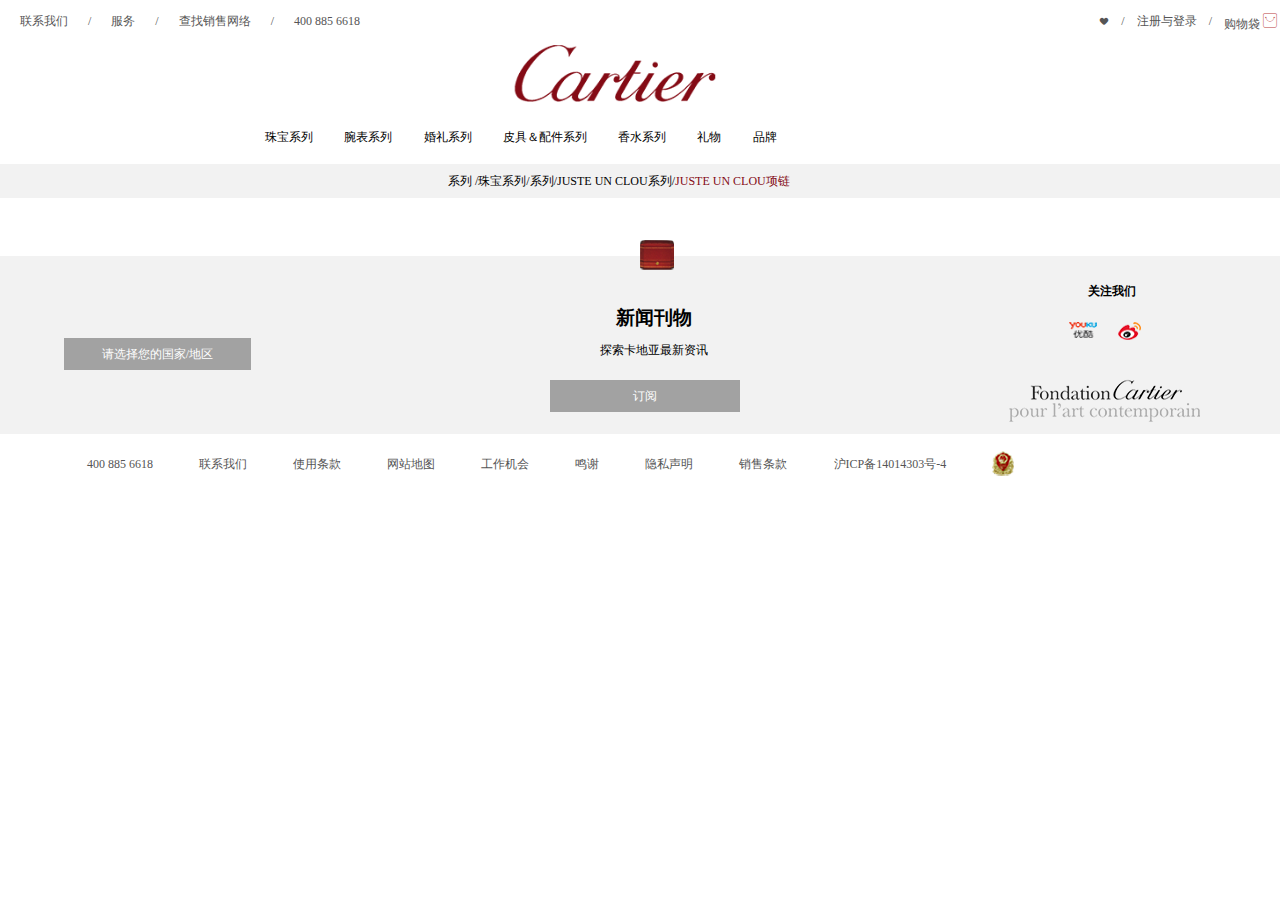
==== detail.html @ e96bd651 "2/7" ====
<!doctype html>
<html lang="en">
<head>
	<meta charset="UTF-8">
	<meta name="viewport" content="width=device-width, user-scalable=no, initial-scale=1.0, maximum-scale=1.0, minimum-scale=1.0">
	<title>列表页</title>
	<link rel="stylesheet" href="sass/css/common.css">
	<link rel="stylesheet" href="sass/css/detail.css">
	<link rel="stylesheet" href="sass/css/iconfont.css">
</head>
<body>
	<!-- 头部 -->
	<header>
		<!-- 头部左边 -->
		<ul id="header_left">
			<li>联系我们<span>/</span></li>
			<li>服务<span>/</span></li>
			<li>查找销售网络<span>/</span></li>
			<li>400 885 6618</li>
		</ul>
		<!-- 隐藏的三条杠 -->
		<div id="header_img">
			<img src="images/stg.png" alt="" class='shizhi'/>

			<div class="header_click_box">
				<div class="header_click">
					<div class="header_click_top">
						<img src="images/1511368302259.png" alt="">
						<i class="iconfont icon-user"></i>
					</div>
					<ul class='header_img_ul'>
						<li>
							珠宝系列<span class='second_list'><img src="images/sj.png" alt=""></span>
						</li>
						<li>腕表系列<span><img src="images/sj.png" alt=""></span></li>
						<li>婚礼系列<span><img src="images/sj.png" alt=""></span></li>
						<li>皮具&配件<span><img src="images/sj.png" alt=""></span></li>
						<li>香水<span><img src="images/sj.png" alt=""></span></li>
						<li>礼物<span><img src="images/sj.png" alt=""></span></li>
					</ul>
					
				</div>
				<div class="header_second">
						<div class="header_click_top">
							<img src="images/j1.png" alt="" style='width:20px;height:20px;' class='back'>
							<p>珠宝系列</p>
						</div>
						<li>系列<span class='second_back'><img src="images/sj.png" alt=""></span></li>
						<li>类别<span><img src="images/sj.png" alt=""></span></li>
						<li>礼物<span><img src="images/sj.png" alt=""></span></li>
						<div class="fff">
						</div>
				</div>

				<div class="header_third">
					<div class="header_third_top">
						<img src="images/j1.png" alt="" style='width:20px;height:20px;' class='third_back'>
						<p>珠宝系列</p>
					</div>
					<li>RÉSONANCES DE CARTIER系列</li>
					<li>PANTHÈRE猎豹高级珠宝</li>
					<li>TUTTI FRUTTI水果锦囊风格</li>
					<li>珍贵雕刻宝石珠宝作品</li>
					<li>RÉSONANCES DE CARTIER系列</li>
					<li>PANTHÈRE猎豹高级珠宝</li>
					<li>TUTTI FRUTTI水果锦囊风格</li>
					<li>珍贵雕刻宝石珠宝作品</li>
					<div class="fff">
					</div>
				</div>
				<div class="index_jiantou">
				</div>	
			</div>
		</div>
		<!-- 头部右边 -->
		<div id="header_right">
			<!-- 屏幕最大时显示的 -->
			<ul class="header_right_01">
				<li><i class="iconfont icon-xin"></i><span>/</span></li>
				<li class='index_login'>注册与登录<span>/</span></li>
				<li>购物袋<i class="iconfont icon-gouwudai"></i></li>
			</ul>
			<!-- 屏幕小于750时显示的 -->
			<ul class="header_right_02">
				<li><i class="iconfont icon-dianhua"></i><span>|</span></li>
				<li><i class="iconfont icon-user"></i><span>|</span></li>
				<li><i class="iconfont icon-gouwudai"></i></li>
			</ul>
		</div>

		<!-- 本网站的logo -->
		<h1><img src="images/1511368302259.png" alt=""></h1>
	</header>

	<!-- 首页导航 -->
	<div id="index_nav">
			<img src="images/1511368302259.png" alt="" id='index_nav_img' style='width:100px;display: none;float: left;margin:10px 0 0 10px;'>
			<ul class="index_nav_list">
				<li class='active'>珠宝系列</li>
				<li>腕表系列</li>
				<li>婚礼系列</li>
				<li>皮具＆配件系列</li>
				<li>香水系列</li>
				<li>礼物</li>
				<li>品牌</li>
			</ul>
		<!-- 首页导航滑过 -->
		<div class="index_nav_hover">
			<ul class="index_nav_hover_ul">
				<li style='background:#fff;'></li>
				<li class='famous'>
					<h4>非凡杰作</h4>
					<a href="javascript:;">RÉSONANCES DE CARTIER系列</a>
					<a href="javascript:;">PANTHÈRE猎豹高级珠宝</a>
					<a href="javascript:;">TUTTI FRUTTI水果锦囊风格</a><br>
					<a href="javascript:;">珍贵雕刻宝石珠宝作品</a>
				</li>
				<li class='series'>
					<h4>系列</h4>
					<a href="javascript:;">JUSTE UN CLOU系列</a><br>
					<a href="javascript:;">LOVE系列</a><br>
					<a href="javascript:;">PANTHÈRE DE CARTIER系列</a><br>
					<a href="javascript:;">TRINITY系列</a><br>
					<a href="javascript:;">CACTUS DE CARTIER 系列</a><br>
					<a href="javascript:;">钻石系列</a><br>
					<div class="hover_red">	
						<a href="javascript:;">浏览所有作品</a><br>
						<a href="javascript:;">浏览所有作品系列</a>
					</div>
				</li>
				<li class='series'>
					<h4>类别</h4>
					<a href="javascript:;">戒指</a><br>
					<a href="javascript:;">手镯</a><br>
					<a href="javascript:;">项链</a><br>
					<a href="javascript:;">耳环</a><br>
					<a href="javascript:;">胸针</a><br>
					<div class="hover_red">	
						<a href="javascript:;">浏览所有作品</a><br>
					</div>
				</li>
				<li class='series'>
					<h4>礼物</h4>
					<a href="javascript:;">爱的勇敢宣言</a><br>
					<a href="javascript:;">卡地亚钻石珠宝</a><br>
					<a href="javascript:;">卡地亚最新珠宝系列</a><br>
					<a href="javascript:;">卡地亚作品目录</a><br>
					<div class="hover_red">	
						<a href="javascript:;">浏览所有作品</a><br>
					</div>
				</li>
				<li style='background:#eeeeee;width:16.6%;height:100%;'></li>
			</ul>
			<ul class="index_nav_hover_ul">
				<li style='background:#fff;'></li>
				<li class='famous'>
					<h4>超凡作品</h4>
					<a href="javascript:;">RÉSONANCES DE CARTIER系列</a>
					<a href="javascript:;">PANTHÈRE猎豹高级珠宝</a>
					<a href="javascript:;">TUTTI FRUTTI水果锦囊风格</a><br>
					<a href="javascript:;">珍贵雕刻宝石珠宝作品</a>
				</li>
				<li class='series'>
					<h4>男士腕表</h4>
					<a href="javascript:;">JUSTE UN CLOU系列</a><br>
					<a href="javascript:;">LOVE系列</a><br>
					<a href="javascript:;">PANTHÈRE DE CARTIER系列</a><br>
					<a href="javascript:;">TRINITY系列</a><br>
					<a href="javascript:;">CACTUS DE CARTIER 系列</a><br>
					<a href="javascript:;">钻石系列</a><br>
					<div class="hover_red">	
						<a href="javascript:;">浏览所有作品</a><br>
						<a href="javascript:;">浏览所有作品系列</a>
					</div>
				</li>
				<li class='series'>
					<h4>女士腕表</h4>
					<a href="javascript:;">戒指</a><br>
					<a href="javascript:;">手镯</a><br>
					<a href="javascript:;">项链</a><br>
					<a href="javascript:;">耳环</a><br>
					<a href="javascript:;">胸针</a><br>
					<div class="hover_red">	
						<a href="javascript:;">浏览所有作品</a><br>
					</div>
				</li>
				<li class='series'>
					<h4>礼物</h4>
					<a href="javascript:;">爱的勇敢宣言</a><br>
					<a href="javascript:;">卡地亚钻石珠宝</a><br>
					<a href="javascript:;">卡地亚最新珠宝系列</a><br>
					<a href="javascript:;">卡地亚作品目录</a><br>
					<div class="hover_red">	
						<a href="javascript:;">浏览所有作品</a><br>
					</div>
				</li>
				<li style='background:#eeeeee;width:16.6%;height:100%;'></li>
			</ul>
			<ul class="index_nav_hover_ul">
				<li style='background:#fff;'></li>
				<li class='famous'>
					<h4>砖石传奇</h4>
					<a href="javascript:;">RÉSONANCES DE CARTIER系列</a>
					<a href="javascript:;">PANTHÈRE猎豹高级珠宝</a>
					<a href="javascript:;">TUTTI FRUTTI水果锦囊风格</a><br>
					<a href="javascript:;">珍贵雕刻宝石珠宝作品</a>
				</li>
				<li class='series'>
					<h4>订婚钻戒</h4>
					<a href="javascript:;">JUSTE UN CLOU系列</a><br>
					<a href="javascript:;">LOVE系列</a><br>
					<a href="javascript:;">PANTHÈRE DE CARTIER系列</a><br>
					<a href="javascript:;">TRINITY系列</a><br>
					<a href="javascript:;">CACTUS DE CARTIER 系列</a><br>
					<a href="javascript:;">钻石系列</a><br>
					<div class="hover_red">	
						<a href="javascript:;">浏览所有作品</a><br>
						<a href="javascript:;">浏览所有作品系列</a>
					</div>
				</li>
				<li class='series'>
					<h4>结婚对戒</h4>
					<a href="javascript:;">戒指</a><br>
					<a href="javascript:;">手镯</a><br>
					<a href="javascript:;">项链</a><br>
					<a href="javascript:;">耳环</a><br>
					<a href="javascript:;">胸针</a><br>
					<div class="hover_red">	
						<a href="javascript:;">浏览所有作品</a><br>
					</div>
				</li>
				<li class='series'>
					<h4>礼物</h4>
					<a href="javascript:;">爱的勇敢宣言</a><br>
					<a href="javascript:;">卡地亚钻石珠宝</a><br>
					<a href="javascript:;">卡地亚最新珠宝系列</a><br>
					<a href="javascript:;">卡地亚作品目录</a><br>
					<div class="hover_red">	
						<a href="javascript:;">浏览所有作品</a><br>
					</div>
				</li>
				<li style='background:#eeeeee;width:16.6%;height:100%;'></li>
			</ul>
			<ul class="index_nav_hover_ul">
				<li style='background:#fff;'></li>
				<li class='famous'>
					<h4>皮具</h4>
					<a href="javascript:;">RÉSONANCES DE CARTIER系列</a>
					<a href="javascript:;">PANTHÈRE猎豹高级珠宝</a>
					<a href="javascript:;">TUTTI FRUTTI水果锦囊风格</a><br>
					<a href="javascript:;">珍贵雕刻宝石珠宝作品</a>
				</li>
				<li class='series'>
					<h4>眼镜</h4>
					<a href="javascript:;">JUSTE UN CLOU系列</a><br>
					<a href="javascript:;">LOVE系列</a><br>
					<a href="javascript:;">PANTHÈRE DE CARTIER系列</a><br>
					<a href="javascript:;">TRINITY系列</a><br>
					<a href="javascript:;">CACTUS DE CARTIER 系列</a><br>
					<a href="javascript:;">钻石系列</a><br>
					<div class="hover_red">	
						<a href="javascript:;">浏览所有作品</a><br>
						<a href="javascript:;">浏览所有作品系列</a>
					</div>
				</li>
				<li class='series'>
					<h4>配件</h4>
					<a href="javascript:;">戒指</a><br>
					<a href="javascript:;">手镯</a><br>
					<a href="javascript:;">项链</a><br>
					<a href="javascript:;">耳环</a><br>
					<a href="javascript:;">胸针</a><br>
					<div class="hover_red">	
						<a href="javascript:;">浏览所有作品</a><br>
					</div>
				</li>
				<li class='series'>
					<h4>礼物</h4>
					<a href="javascript:;">爱的勇敢宣言</a><br>
					<a href="javascript:;">卡地亚钻石珠宝</a><br>
					<a href="javascript:;">卡地亚最新珠宝系列</a><br>
					<a href="javascript:;">卡地亚作品目录</a><br>
					<div class="hover_red">	
						<a href="javascript:;">浏览所有作品</a><br>
					</div>
				</li>
				<li style='background:#eeeeee;width:16.6%;height:100%;'></li>
			</ul>
			<ul class="index_nav_hover_ul">
				<li style='background:#fff;'></li>
				<li class='famous'>
					<h4>超凡作品</h4>
					<a href="javascript:;">RÉSONANCES DE CARTIER系列</a>
					<a href="javascript:;">PANTHÈRE猎豹高级珠宝</a>
					<a href="javascript:;">TUTTI FRUTTI水果锦囊风格</a><br>
					<a href="javascript:;">珍贵雕刻宝石珠宝作品</a>
				</li>
				<li class='series'>
					<h4>男人香水</h4>
					<a href="javascript:;">JUSTE UN CLOU系列</a><br>
					<a href="javascript:;">LOVE系列</a><br>
					<a href="javascript:;">PANTHÈRE DE CARTIER系列</a><br>
					<a href="javascript:;">TRINITY系列</a><br>
					<a href="javascript:;">CACTUS DE CARTIER 系列</a><br>
					<a href="javascript:;">钻石系列</a><br>
					<div class="hover_red">	
						<a href="javascript:;">浏览所有作品</a><br>
						<a href="javascript:;">浏览所有作品系列</a>
					</div>
				</li>
				<li class='series'>
					<h4>女士香水</h4>
					<a href="javascript:;">戒指</a><br>
					<a href="javascript:;">手镯</a><br>
					<a href="javascript:;">项链</a><br>
					<a href="javascript:;">耳环</a><br>
					<a href="javascript:;">胸针</a><br>
					<div class="hover_red">	
						<a href="javascript:;">浏览所有作品</a><br>
					</div>
				</li>
				<li class='series'>
					<h4>礼物</h4>
					<a href="javascript:;">爱的勇敢宣言</a><br>
					<a href="javascript:;">卡地亚钻石珠宝</a><br>
					<a href="javascript:;">卡地亚最新珠宝系列</a><br>
					<a href="javascript:;">卡地亚作品目录</a><br>
					<div class="hover_red">	
						<a href="javascript:;">浏览所有作品</a><br>
					</div>
				</li>
				<li style='background:#eeeeee;width:16.6%;height:100%;'></li>
			</ul>
			<ul class="index_nav_hover_ul">
				<li style='background:#fff;'></li>
				<li class='famous'>
					<h4>个性化服务</h4>
					<a href="javascript:;">RÉSONANCES DE CARTIER系列</a>
					<a href="javascript:;">PANTHÈRE猎豹高级珠宝</a>
					<a href="javascript:;">TUTTI FRUTTI水果锦囊风格</a><br>
					<a href="javascript:;">珍贵雕刻宝石珠宝作品</a>
				</li>
				<li class='series'>
					<h4>送给他</h4>
					<a href="javascript:;">JUSTE UN CLOU系列</a><br>
					<a href="javascript:;">LOVE系列</a><br>
					<a href="javascript:;">PANTHÈRE DE CARTIER系列</a><br>
					<a href="javascript:;">TRINITY系列</a><br>
					<a href="javascript:;">CACTUS DE CARTIER 系列</a><br>
					<a href="javascript:;">钻石系列</a><br>
					<div class="hover_red">	
						<a href="javascript:;">浏览所有作品</a><br>
						<a href="javascript:;">浏览所有作品系列</a>
					</div>
				</li>
				<li class='series'>
					<h4>送给他</h4>
					<a href="javascript:;">戒指</a><br>
					<a href="javascript:;">手镯</a><br>
					<a href="javascript:;">项链</a><br>
					<a href="javascript:;">耳环</a><br>
					<a href="javascript:;">胸针</a><br>
					<div class="hover_red">	
						<a href="javascript:;">浏览所有作品</a><br>
					</div>
				</li>
				<li class='series'>
					<h4>礼物</h4>
					<a href="javascript:;">爱的勇敢宣言</a><br>
					<a href="javascript:;">卡地亚钻石珠宝</a><br>
					<a href="javascript:;">卡地亚最新珠宝系列</a><br>
					<a href="javascript:;">卡地亚作品目录</a><br>
					<div class="hover_red">	
						<a href="javascript:;">浏览所有作品</a><br>
					</div>
				</li>
				<li style='background:#eeeeee;width:16.6%;height:100%;'></li>
			</ul>
		</div>
	</div>
	
	
	<div id="detail_list">  
		<ul class="detail_top">
			<li>系列 <span>/</span></li>
			<li>珠宝系列<span>/</span></li>
			<li>系列<span>/</span></li>
			<li>JUSTE UN CLOU系列<span class='none_span'>/</span></li>
			<li style='color:#840b15'>JUSTE UN CLOU项链</li>
		</ul>
		<p class='clou'>JUSTE UN CLOU项链</p>
	</div>
	
	
	


		
	<!-- 底部 -->
	<footer>
		<img src="images/bb.png" alt="" style='margin-top:-20px;
		margin-left:50%;'>
		<div id="index_bottom">
			<div class="index_bottom_country">
				<p>请选择您的国家/地区</p>
			</div>
			<div class="index_bottom_news">
				<h3>新闻刊物</h3>
				<p>探索卡地亚最新资讯</p>
				<span>订阅</span>
			</div>
			<div class="index_bottom_about">
				<h5>关注我们</h5>
				<div class="index_bottom_about_img">
					<img src="images/yk.png" alt="" style='width:28px;height:16px;float: left;margin-left:60px;margin-right:20px;'>
					<img src="images/xl.png" alt="" style='width:24px;height:18px;'>
				</div>
				<img src="images/yw.png" alt="">
			</div>
		</div>
		<div id="index_bottom_footer">
			<div class="index_bottom_news">
				<h3>新闻刊物</h3>
				<p>探索卡地亚最新资讯</p>
				<span>订阅</span>
			</div>
			<div class="index_bottom_country">
				请选择您的国家/地区
			</div>
			<div class="index_bottom_about">
				<h5>关注我们</h5>
				<div class="index_bottom_about_img">
					<img src="images/yk.png" alt="" style='width:28px;height:16px;float: left;margin-left:60px;margin-right:20px;'>
					<img src="images/xl.png" alt="" style='width:24px;height:18px;'>
				</div>
				<img src="images/yw.png" alt="">
			</div>
		</div>
	
	</footer>
	<ul id="footer_list">
		<li>400 885 6618</li>
		<li>联系我们</li>
		<li>使用条款</li>
		<li>网站地图</li>
		<li>工作机会</li>
		<li>鸣谢</li>
		<li>隐私声明</li>
		<li>销售条款</li>
		<li>沪ICP备14014303号-4</li>
		<li><img src="images/gh.png" alt=""></li>
	</ul>
	<ul id="footer_list_hover">
		<li>400 885 6618</li>
		<li>联系我们</li>
		<li>使用条款</li>
		<li>网站地图</li>
		<li>工作机会</li>
		<li>鸣谢</li>
		<li>隐私声明</li>
		<li>销售条款</li>
		<li>沪ICP备14014303号-4</li>
		<li><img src="images/gh.png" alt=""></li>
	</ul>


</body>
</html>
<script type="text/javascript" src="js/jquery-1.8.3.js"></script>
<script type="text/javascript" src="js/index.js"></script>
<script type="text/javascript" src="js/commom.js"></script>
---- sass/css/common.css ----
* {
  margin: 0;
  padding: 0; }

ul, li {
  list-style: none; }

a {
  text-decoration: none; }

img {
  vertical-align: center;
  border: 0 none; }

body {
  overflow-x: hidden; }

header {
  width: 100%; }
  header #header_left {
    float: left; }
    header #header_left li {
      line-height: 42px;
      float: left;
      font-size: 12px;
      color: #555555;
      padding-left: 20px; }
      header #header_left li span {
        padding-left: 20px; }
  header #header_img {
    position: relative; }
    header #header_img img {
      position: absolute;
      left: 20px;
      width: 24px;
      height: 18px;
      display: none;
      top: 12px; }
    header #header_img .header_click_box {
      position: absolute;
      top: 0;
      left: 0;
      width: 100%;
      height: 100%;
      display: none; }
      header #header_img .header_click_box .header_click {
        width: 80%;
        position: absolute;
        left: -80%;
        top: 0;
        background: #fff; }
        header #header_img .header_click_box .header_click .header_click_top {
          height: 64px;
          width: 100%;
          border-bottom: 1px solid #c8c8c8; }
          header #header_img .header_click_box .header_click .header_click_top img {
            width: 96px;
            heihgt: 30px;
            margin-top: 2%; }
          header #header_img .header_click_box .header_click .header_click_top i {
            float: right;
            line-height: 64px;
            font-size: 16px;
            color: #c8c8c8;
            margin-right: 2%; }
        header #header_img .header_click_box .header_click .header_img_ul {
          width: 100%; }
          header #header_img .header_click_box .header_click .header_img_ul li {
            width: 96%;
            color: #585858;
            line-height: 60px;
            border-bottom: 1px solid #c8c8c8;
            font-size: 16px;
            color: #787878;
            padding-right: 2%;
            float: left;
            padding-left: 2%; }
            header #header_img .header_click_box .header_click .header_img_ul li span {
              float: right;
              margin-right: 1%;
              margin-top: 5%; }
              header #header_img .header_click_box .header_click .header_img_ul li span img {
                width: 10px;
                hiehgt: 16px;
                position: static; }
      header #header_img .header_click_box .header_second {
        width: 80%;
        position: absolute;
        height: 300px;
        background: #fff;
        left: 80%;
        top: 40px;
        opacity: 0; }
        header #header_img .header_click_box .header_second .header_click_top {
          width: 100%;
          line-height: 62px;
          background: #ab0505;
          text-align: center;
          color: #fff; }
          header #header_img .header_click_box .header_second .header_click_top p {
            color: #fff;
            line-height: 60px;
            text-align: center; }
        header #header_img .header_click_box .header_second li {
          width: 96%;
          color: #585858;
          line-height: 60px;
          border-bottom: 1px solid #c8c8c8;
          font-size: 16px;
          color: #787878;
          padding-right: 2%;
          float: left;
          padding-left: 2%; }
          header #header_img .header_click_box .header_second li span {
            float: right;
            margin-right: 1%;
            margin-top: 5%; }
            header #header_img .header_click_box .header_second li span img {
              width: 10px;
              hiehgt: 16px;
              position: static; }
        header #header_img .header_click_box .header_second .fff {
          width: 100%;
          height: 600px;
          background: #fff; }
      header #header_img .header_click_box .header_third {
        width: 80%;
        position: absolute;
        background: #fff;
        top: 40px;
        display: none; }
        header #header_img .header_click_box .header_third .header_third_top {
          width: 100%;
          line-height: 62px;
          background: #ab0505;
          text-align: center;
          color: #fff; }
          header #header_img .header_click_box .header_third .header_third_top p {
            color: #fff;
            line-height: 60px;
            text-align: center; }
        header #header_img .header_click_box .header_third li {
          width: 96%;
          color: #585858;
          line-height: 60px;
          border-bottom: 1px solid #c8c8c8;
          font-size: 16px;
          color: #787878;
          padding-right: 2%;
          float: left;
          padding-left: 2%; }
          header #header_img .header_click_box .header_third li span {
            float: right;
            margin-right: 1%;
            margin-top: 5%; }
            header #header_img .header_click_box .header_third li span img {
              width: 10px;
              hiehgt: 16px;
              position: static; }
        header #header_img .header_click_box .header_third .fff {
          width: 100%;
          height: 200px;
          background: #fff; }
      header #header_img .header_click_box .index_jiantou {
        z-index: 27;
        position: absolute;
        right: -20%;
        top: 0;
        width: 20%;
        height: 65px;
        background: #eee url(../../images/ss.jpg) center no-repeat; }
  header #header_right {
    float: right;
    position: relative; }
    header #header_right .header_right_01 li {
      line-height: 42px;
      float: left;
      font-size: 12px;
      color: #555555;
      padding-left: 12px; }
      header #header_right .header_right_01 li span {
        padding-left: 12px; }
      header #header_right .header_right_01 li .icon-gouwudai {
        color: #ba4040;
        font-size: 20px; }
      header #header_right .header_right_01 li .icon-xin {
        font-size: 10px; }
    header #header_right .header_right_02 {
      position: absolute;
      right: 0;
      top: 0;
      display: none;
      width: 70px; }
      header #header_right .header_right_02 li {
        line-height: 42px;
        float: left;
        padding-left: 2px; }
        header #header_right .header_right_02 li span {
          padding-left: 2px; }
        header #header_right .header_right_02 li i {
          font-size: 16px; }
  header h1 {
    float: left;
    width: 100%; }
    header h1 img {
      width: 16%;
      margin-left: 40%; }

#index_nav {
  float: left;
  width: 100%;
  background: #fff;
  line-height: 60px;
  box-shadow: 0px 3px lightgrey;
  z-index: 100; }
  #index_nav .index_nav_list {
    width: 61%;
    line-height: 54px;
    margin: 0 auto; }
    #index_nav .index_nav_list li {
      float: left;
      font-size: 12px;
      color: #000;
      padding: 0 2%; }
  #index_nav .index_nav_hover {
    width: 100%;
    position: relative;
    float: left;
    z-index: 100; }
    #index_nav .index_nav_hover .index_nav_hover_ul {
      display: none;
      position: absolute;
      top: 0;
      left: 0;
      width: 100%;
      height: 424px;
      border-top: 1px solid #eee; }
      #index_nav .index_nav_hover .index_nav_hover_ul li {
        width: 16.4%;
        height: 100%;
        float: left;
        cursor: pointer; }
      #index_nav .index_nav_hover .index_nav_hover_ul .famous {
        background: #fff; }
        #index_nav .index_nav_hover .index_nav_hover_ul .famous h4 {
          line-height: 96px;
          color: #5a5a5a;
          background: url(../../images/b.png) bottom left no-repeat; }
        #index_nav .index_nav_hover .index_nav_hover_ul .famous a {
          line-height: 40px;
          font-size: 10px;
          color: #686868; }
      #index_nav .index_nav_hover .index_nav_hover_ul .series {
        padding-left: 3px;
        background: #eeeeee; }
        #index_nav .index_nav_hover .index_nav_hover_ul .series h4 {
          line-height: 94px;
          color: #5a5a5a;
          background: url(../../images/b.png) bottom left no-repeat; }
        #index_nav .index_nav_hover .index_nav_hover_ul .series a {
          line-height: 40px;
          font-size: 10px;
          color: #686868; }
        #index_nav .index_nav_hover .index_nav_hover_ul .series .hover_red {
          width: 100%;
          margin-top: 12%; }
          #index_nav .index_nav_hover .index_nav_hover_ul .series .hover_red a {
            background: url(../../images/jt.jpg) left center no-repeat;
            line-height: 22px;
            color: #6a2424;
            font-size: 12px;
            padding-left: 10%;
            margin-left: 3%; }

footer {
  float: left;
  width: 100%;
  background: #f2f2f2;
  margin-top: 58px; }
  footer #index_bottom {
    width: 90%;
    margin-left: 5%; }
    footer #index_bottom .index_bottom_country {
      width: 30%; }
      footer #index_bottom .index_bottom_country p {
        width: 54%;
        line-height: 32px;
        background: #a2a2a2;
        color: #fff;
        font-size: 12px;
        text-align: center;
        float: left;
        margin: 64px 0; }
        footer #index_bottom .index_bottom_country p:hover {
          background: #4a4a4a; }
    footer #index_bottom .index_bottom_news {
      width: 18%;
      float: left;
      margin-top: 28px;
      margin-left: 26%; }
      footer #index_bottom .index_bottom_news h3 {
        text-align: center;
        line-height: 32px; }
      footer #index_bottom .index_bottom_news p {
        line-height: 32px;
        color: #000;
        font-size: 12px;
        text-align: center;
        margin-bottom: 14px; }
      footer #index_bottom .index_bottom_news span {
        text-align: center;
        float: left;
        width: 190px;
        line-height: 32px;
        background: #a2a2a2;
        color: #fff;
        font-size: 12px; }
        footer #index_bottom .index_bottom_news span:hover {
          background: #4a4a4a; }
    footer #index_bottom .index_bottom_about {
      float: right;
      width: 18%; }
      footer #index_bottom .index_bottom_about h5 {
        text-align: center;
        line-height: 34px;
        color: #000;
        font-size: 12px; }
      footer #index_bottom .index_bottom_about .index_bottom_about_img {
        width: 100%;
        float: left;
        height: 42px;
        padding: 14px 0; }
  footer #index_bottom_footer {
    margin-left: 39%;
    width: 60%;
    display: none; }
    footer #index_bottom_footer .index_bottom_news {
      width: 190px;
      margin-top: 28px; }
      footer #index_bottom_footer .index_bottom_news h3 {
        text-align: center;
        line-height: 32px; }
      footer #index_bottom_footer .index_bottom_news p {
        line-height: 32px;
        color: #000;
        font-size: 12px;
        text-align: center;
        margin-bottom: 14px; }
      footer #index_bottom_footer .index_bottom_news span {
        float: left;
        width: 190px;
        line-height: 32px;
        background: #a2a2a2;
        text-align: center;
        color: #fff;
        font-size: 12px; }
        footer #index_bottom_footer .index_bottom_news span:hover {
          background: #4a4a4a; }
    footer #index_bottom_footer .index_bottom_country {
      width: 190px;
      line-height: 32px;
      background: #a2a2a2;
      color: #fff;
      font-size: 12px;
      text-align: center;
      margin-top: 64px; }
      footer #index_bottom_footer .index_bottom_country:hover {
        background: #4a4a4a; }
    footer #index_bottom_footer .index_bottom_about {
      width: 190px; }
      footer #index_bottom_footer .index_bottom_about h5 {
        text-align: center;
        line-height: 34px;
        color: #000;
        font-size: 12px; }
      footer #index_bottom_footer .index_bottom_about .index_bottom_about_img {
        width: 100%;
        float: left;
        height: 42px;
        padding: 14px 0; }

#footer_list {
  float: left;
  width: 90%;
  margin-left: 5%; }
  #footer_list li {
    float: left;
    line-height: 60px;
    color: #555;
    font-size: 12px;
    padding: 0 2%; }
    #footer_list li img {
      padding-top: 16px; }

#footer_list_hover {
  width: 100%;
  float: left;
  display: none; }
  #footer_list_hover li {
    width: 100%;
    line-height: 54px;
    color: #555;
    text-align: center; }

/*# sourceMappingURL=common.css.map */
---- sass/css/detail.css ----
#detail_list {
  width: 100%; }
  #detail_list .detail_top {
    float: left;
    line-height: 34px;
    background: #f2f2f2;
    width: 30%;
    padding: 0 35%; }
    #detail_list .detail_top li {
      float: left;
      font-size: 12px; }
  #detail_list .clou {
    float: left;
    width: 100%;
    text-align: center;
    color: #000;
    font-size: 38px;
    line-height: 82px;
    display: none; }

@media only screen and (max-width: 749px) {
  header #header_right .header_right_02 {
    display: block; }
  header #header_right .header_right_01 {
    display: none; }
  header #header_left {
    display: none; }
  header #header_img img {
    display: block; }

  #index_nav .index_nav_list {
    display: none; }
  #index_nav .index_nav_hover {
    display: none; }

  footer #index_bottom_footer {
    display: block;
    width: 30%;
    margin: 0 auto; }
  footer #index_bottom {
    display: none; }

  #footer_list_hover {
    display: block; }

  #footer_list {
    display: none; } }

/*# sourceMappingURL=detail.css.map */
---- sass/css/iconfont.css ----
@font-face {font-family: "iconfont";
  src: url('iconfont.eot?t=1517227165235'); /* IE9*/
  src: url('iconfont.eot?t=1517227165235#iefix') format('embedded-opentype'), /* IE6-IE8 */
  url('[data-uri]') format('woff'),
  url('iconfont.ttf?t=1517227165235') format('truetype'), /* chrome, firefox, opera, Safari, Android, iOS 4.2+*/
  url('iconfont.svg?t=1517227165235#iconfont') format('svg'); /* iOS 4.1- */
}

.iconfont {
  font-family:"iconfont" !important;
  font-size:16px;
  font-style:normal;
  -webkit-font-smoothing: antialiased;
  -moz-osx-font-smoothing: grayscale;
}

.icon-dianhua:before { content: "\e611"; }

.icon-user:before { content: "\e600"; }

.icon-xin:before { content: "\e635"; }

.icon-gouwudai:before { content: "\e61a"; }

.icon-dianhua1:before { content: "\e60c"; }

.icon-dingwei:before { content: "\e609"; }
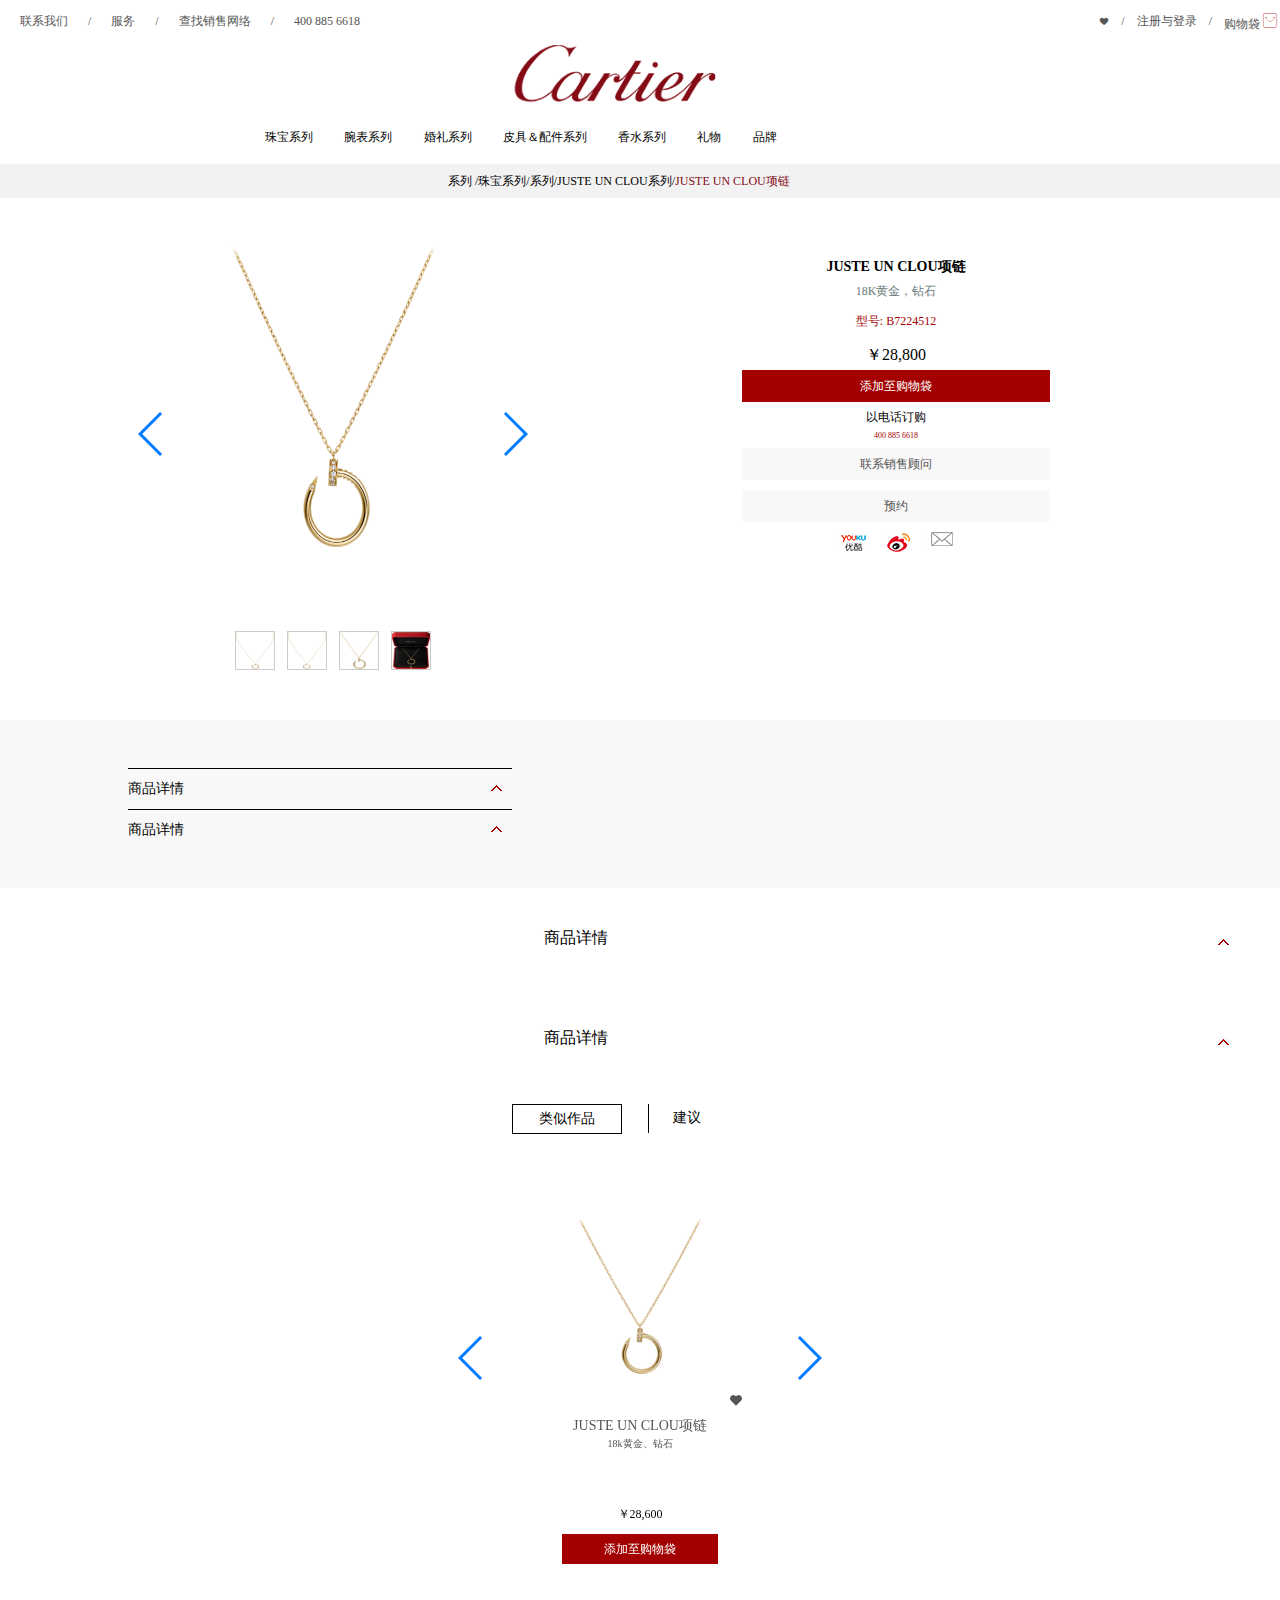
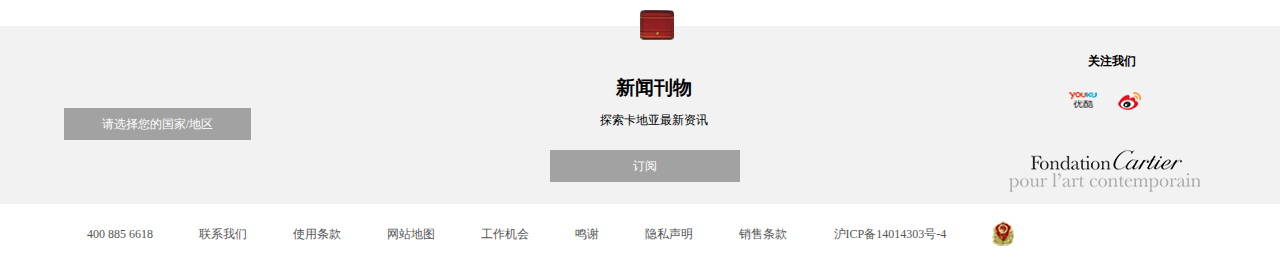
==== commit 02ebef89: "2/8" ====
--- a/detail.html
+++ b/detail.html
@@ -7,6 +7,7 @@
 	<link rel="stylesheet" href="sass/css/common.css">
 	<link rel="stylesheet" href="sass/css/detail.css">
 	<link rel="stylesheet" href="sass/css/iconfont.css">
+	<link rel="stylesheet" href="sass/css/swiper-3.4.2.min.css">
 </head>
 <body>
 	<!-- 头部 -->
@@ -388,12 +389,179 @@
 			<li>JUSTE UN CLOU系列<span class='none_span'>/</span></li>
 			<li style='color:#840b15'>JUSTE UN CLOU项链</li>
 		</ul>
-		<p class='clou'>JUSTE UN CLOU项链</p>
+	</div>
+	
+
+	<!-- //商品介绍（类似放大镜） -->
+	<div id="detail_content">
+		<div class="detail_big">
+			<div class="swiper-container">
+			    <div class="swiper-wrapper">
+			        <div class="swiper-slide"><img src="images/b1.png" alt=""></div>
+			        <div class="swiper-slide"><img src="images/b2.png" alt=""></div>
+			        <div class="swiper-slide"><img src="images/b3.png" alt=""></div>
+			        <div class="swiper-slide"><img src="images/b4.png" alt=""></div>
+			       
+			    </div>
+			    <!-- 如果需要导航按钮 -->
+			    <div class="swiper-button-prev"></div>
+			    <div class="swiper-button-next"></div>
+			</div>
+
+			<div class="detail_small">
+				<ul class="detail_img">
+					<li><img src="images/s1.png" alt=""></li>
+					<li><img src="images/s2.png" alt=""></li>
+					<li><img src="images/s3.png" alt=""></li>
+					<li><img src="images/s4.png" alt=""></li>
+				</ul>
+			</div>	
+		</div>
+		<div class="detail_right">
+			<h4>JUSTE UN CLOU项链</h4>
+			<ul class="right_list">
+				<li class='rule'>18K黄金，钻石</li>
+				<li class='model'>型号: B7224512</li>
+				<li class='p'>￥28,800</li>
+				<li class='shopping'>添加至购物袋</li>
+				<li class='call'>以电话订购</li>
+				<li class="num">400 885 6618</li>
+				<li class='connect'>联系销售顾问</li>
+				<li class='order'>预约</li>
+				<img src="images/dff.jpg" alt="">
+			</ul>
+		</div>
+	</div>
+
+	<div id="detail_right_hover">
+			<h4>JUSTE UN CLOU项链</h4>
+			<ul class="H_right_list">
+				<li class='H_rule'>18K黄金，钻石</li>
+				<li class='H_model'>型号: B7224512</li>
+				<li class='H_p'>￥28,800</li>
+				<li class='H_shopping'>添加至购物袋</li>
+				<li class='H_call'>以电话订购</li>
+				<li class="H_num">400 885 6618</li>
+				<li class='H_connect'>联系销售顾问</li>
+				<li class='H_order'>预约</li>
+			</ul>
+		</div>
+	
+	<div id="detail_detail">
+		<ul class="deteil_s">
+			<li class='top'>
+				<div class="s_top">
+					<p>商品详情</p>
+					<div class="yop_img">
+						<img src="images/s_s.jpg" alt="" class='active'>
+						<img src="images/x_s.jpg" alt="" style='display: none;' class='active2'>
+					</div>
+				</div>
+				<span style='display: none;' class='span'>Juste un Clou项链，18K黄金，镶嵌14颗圆形明亮式切割钻石，总重0.12克拉。</span>
+			</li>
+			<li class='bottom'>
+				<div class="s_bottom">
+					<p>商品详情</p>
+					<div class="bottom_img">
+						<img src="images/s_s.jpg" alt="" class='active1'>
+						<img src="images/x_s.jpg" alt="" style='display: none;' class='active3'>
+					</div>
+				</div>
+				<span style='display: none;margin-bottom:50px;' class='span1'>卡地亚将五金零件幻化为珠宝臻品。首款钉子手镯诞生于二十世纪七十年代的纽约，充分展现自由欢愉的时代精神。Juste un Clou系列独具创意，大胆而现代，将平凡物件得以非凡升华，彰显珍贵本质，成为男士或女士的极佳配饰。</span>
+			</li>
+		</ul>
+	</div>
+
+
+	<ul id="deteil_f">
+			<li class='top'>
+				<div class="s_top">
+					<p>商品详情</p>
+					<div class="yop_img">
+						<img src="images/s_s.jpg" alt="" class='active'>
+						<img src="images/x_s.jpg" alt="" style='display: none;' class='active2'>
+					</div>
+				</div>
+				<span style='display: none;' class='span'>Juste un Clou项链，18K黄金，镶嵌14颗圆形明亮式切割钻石，总重0.12克拉。</span>
+			</li>
+			<li class='bottom'>
+				<div class="s_bottom">
+					<p>商品详情</p>
+					<div class="bottom_img">
+						<img src="images/s_s.jpg" alt="" class='active1'>
+						<img src="images/x_s.jpg" alt="" style='display: none;' class='active3'>
+					</div>
+				</div>
+				<span style='display: none;margin-bottom:50px;' class='span1'>卡地亚将五金零件幻化为珠宝臻品。首款钉子手镯诞生于二十世纪七十年代的纽约，充分展现自由欢愉的时代精神。Juste un Clou系列独具创意，大胆而现代，将平凡物件得以非凡升华，彰显珍贵本质，成为男士或女士的极佳配饰。</span>
+			</li>
+		</ul>
+
+	<div id="detail_product">
+		<ul class="product_li">
+			<li class='like'>类似作品</li>
+			<li class='advice'>建议</li>
+		</ul>
 	</div>
 	
 	
-	
-
+	<div id="detail_a">
+		<div class="swiper-container a">
+		    <div class="swiper-wrapper">
+		        <div class="swiper-slide">
+		        	<div class="kind_ul">
+						<img src="images/l0.png" alt="">
+						<div class="kind_ul_pic"></div>
+						<span>JUSTE UN CLOU项链</span>
+						<i>18k黄金、钻石</i>
+						<p>￥28,600</p>
+						<div class="shop_kind">
+							添加至购物袋
+						</div>
+					</div>
+		        </div>
+		       <div class="swiper-slide">
+		        	<div class="kind_ul">
+						<img src="images/l0.png" alt="">
+						<div class="kind_ul_pic"></div>
+						<span>JUSTE UN CLOU项链</span>
+						<i>18k黄金、钻石</i>
+						<p>￥28,600</p>
+						<div class="shop_kind">
+							添加至购物袋
+						</div>
+					</div>
+		        </div>
+		        <div class="swiper-slide">
+		        	<div class="kind_ul">
+						<img src="images/l0.png" alt="">
+						<div class="kind_ul_pic"></div>
+						<span>JUSTE UN CLOU项链</span>
+						<i>18k黄金、钻石</i>
+						<p>￥28,600</p>
+						<div class="shop_kind">
+							添加至购物袋
+						</div>
+					</div>
+		        </div>
+		        <div class="swiper-slide">
+		        	<div class="kind_ul">
+						<img src="images/l0.png" alt="">
+						<div class="kind_ul_pic"></div>
+						<span>JUSTE UN CLOU项链</span>
+						<i>18k黄金、钻石</i>
+						<p>￥28,600</p>
+						<div class="shop_kind">
+							添加至购物袋
+						</div>
+					</div>
+		        </div>
+		       
+		    </div>
+		    <!-- 如果需要导航按钮 -->
+		    <div class="swiper-button-prev"></div>
+		    <div class="swiper-button-next"></div>
+		</div>
+	</div>
 
 		
 	<!-- 底部 -->
@@ -469,3 +637,35 @@
 <script type="text/javascript" src="js/jquery-1.8.3.js"></script>
 <script type="text/javascript" src="js/index.js"></script>
 <script type="text/javascript" src="js/commom.js"></script>
+<script type="text/javascript" src="js/swiper-3.4.2.min.js"></script>
+<script>
+ var mySwiper = new Swiper ('.swiper-container', {
+   autoplay: false,
+    loop: true,
+    autoplayDisableOnInteraction :false,
+    //effect : 'cube',
+    effect : 'slide',
+	paginationClickable: true,
+    
+    // 如果需要前进后退按钮
+    nextButton: '.swiper-button-next',
+    prevButton: '.swiper-button-prev',
+    
+   
+  })     
+
+   var mySwiper = new Swiper ('.swiper-container a', {
+   autoplay: false,
+    loop: true,
+    autoplayDisableOnInteraction :false,
+    //effect : 'cube',
+    effect : 'slide',
+	paginationClickable: true,
+    
+    // 如果需要前进后退按钮
+    nextButton: '.swiper-button-next',
+    prevButton: '.swiper-button-prev',
+    
+   
+  })        
+</script>
--- a/sass/css/common.css
+++ b/sass/css/common.css
@@ -233,7 +233,6 @@
       top: 0;
       left: 0;
       width: 100%;
-      height: 424px;
       border-top: 1px solid #eee; }
       #index_nav .index_nav_hover .index_nav_hover_ul li {
         width: 16.4%;
@@ -258,12 +257,10 @@
           color: #5a5a5a;
           background: url(../../images/b.png) bottom left no-repeat; }
         #index_nav .index_nav_hover .index_nav_hover_ul .series a {
-          line-height: 40px;
           font-size: 10px;
           color: #686868; }
         #index_nav .index_nav_hover .index_nav_hover_ul .series .hover_red {
-          width: 100%;
-          margin-top: 12%; }
+          width: 100%; }
           #index_nav .index_nav_hover .index_nav_hover_ul .series .hover_red a {
             background: url(../../images/jt.jpg) left center no-repeat;
             line-height: 22px;
--- a/sass/css/detail.css
+++ b/sass/css/detail.css
@@ -18,6 +18,316 @@
     line-height: 82px;
     display: none; }
 
+#detail_content {
+  width: 80%;
+  margin-left: 10%;
+  float: left;
+  margin-top: 48px; }
+  #detail_content .detail_big {
+    width: 40%;
+    height: 474px;
+    float: left; }
+    #detail_content .detail_big .swiper-container {
+      width: 100%;
+      height: 376px; }
+      #detail_content .detail_big .swiper-container img {
+        display: block;
+        margin: 0 auto;
+        width: 50%;
+        height: 80%; }
+    #detail_content .detail_big .detail_small {
+      width: 100%;
+      height: 58px; }
+      #detail_content .detail_big .detail_small .detail_img {
+        width: 208px;
+        height: 56px;
+        margin: 0 auto; }
+      #detail_content .detail_big .detail_small img {
+        border: 1px solid #cccccc;
+        width: 38px;
+        height: 37px;
+        margin: 9px 6px;
+        float: left; }
+  #detail_content .detail_right {
+    width: 50%;
+    float: right; }
+    #detail_content .detail_right h4 {
+      text-align: center;
+      line-height: 26px;
+      color: #000;
+      margin-top: 8px;
+      font-size: 14px; }
+    #detail_content .detail_right .right_list .rule {
+      text-align: center;
+      line-height: 22px;
+      color: #6a7a7a;
+      font-size: 12px; }
+    #detail_content .detail_right .right_list .model {
+      text-align: center;
+      line-height: 38px;
+      color: #a30101;
+      font-size: 12px; }
+    #detail_content .detail_right .right_list .p {
+      text-align: center;
+      line-height: 30px;
+      color: #000;
+      font-size: 16px; }
+    #detail_content .detail_right .right_list .shopping {
+      width: 60%;
+      margin: 0 auto;
+      text-align: center;
+      line-height: 32px;
+      color: #fff;
+      font-size: 12px;
+      background: #a30101; }
+    #detail_content .detail_right .right_list .call {
+      text-align: center;
+      line-height: 22px;
+      color: #000;
+      font-size: 12px;
+      margin-top: 4px; }
+    #detail_content .detail_right .right_list .num {
+      text-align: center;
+      line-height: 16px;
+      color: #a30101;
+      font-size: 8px; }
+    #detail_content .detail_right .right_list .connect {
+      width: 60%;
+      margin: 0 auto;
+      text-align: center;
+      line-height: 32px;
+      color: #555;
+      font-size: 12px;
+      background: #f8f8f8;
+      margin-top: 4px; }
+    #detail_content .detail_right .right_list .order {
+      width: 60%;
+      margin: 0 auto;
+      text-align: center;
+      line-height: 32px;
+      color: #555;
+      font-size: 12px;
+      background: #f8f8f8;
+      margin-top: 10px; }
+    #detail_content .detail_right .right_list img {
+      display: block;
+      margin: 10px auto; }
+
+#detail_right_hover {
+  margin-top: 50px;
+  display: none;
+  width: 100%;
+  float: left; }
+  #detail_right_hover h4 {
+    text-align: center;
+    line-height: 34px;
+    color: #000;
+    margin-top: 8px;
+    font-size: 20px; }
+  #detail_right_hover .H_right_list .H_rule {
+    text-align: center;
+    line-height: 34px;
+    color: #6a7a7a;
+    font-size: 14px; }
+  #detail_right_hover .H_right_list .H_model {
+    text-align: center;
+    line-height: 34px;
+    color: #a30101;
+    font-size: 12px; }
+  #detail_right_hover .H_right_list .H_p {
+    text-align: center;
+    line-height: 50px;
+    color: #000;
+    font-size: 24px; }
+  #detail_right_hover .H_right_list .H_shopping {
+    width: 50%;
+    margin: 0 auto;
+    text-align: center;
+    line-height: 56px;
+    color: #fff;
+    font-size: 18px;
+    background: #a30101; }
+  #detail_right_hover .H_right_list .H_call {
+    text-align: center;
+    line-height: 34px;
+    color: #000;
+    font-size: 18px;
+    margin-top: 4px; }
+  #detail_right_hover .H_right_list .H_num {
+    text-align: center;
+    line-height: 18px;
+    color: #a30101;
+    font-size: 8px; }
+  #detail_right_hover .H_right_list .H_connect {
+    width: 48%;
+    float: left;
+    margin-right: 4%;
+    text-align: center;
+    line-height: 56px;
+    color: #555;
+    font-size: 12px;
+    background: #f8f8f8;
+    margin-top: 10px; }
+  #detail_right_hover .H_right_list .H_order {
+    width: 48%;
+    float: left;
+    text-align: center;
+    line-height: 56px;
+    color: #555;
+    font-size: 12px;
+    background: #f8f8f8;
+    margin-top: 10px; }
+
+#detail_detail {
+  width: 100%;
+  float: left;
+  background: #f8f8f8; }
+  #detail_detail .deteil_s {
+    width: 30%;
+    padding: 48px 10%; }
+    #detail_detail .deteil_s .top {
+      width: 100%;
+      float: left; }
+      #detail_detail .deteil_s .top .s_top {
+        width: 100%;
+        border-top: 1px solid #000; }
+        #detail_detail .deteil_s .top .s_top p {
+          color: #000;
+          font-size: 14px;
+          line-height: 40px;
+          float: left; }
+        #detail_detail .deteil_s .top .s_top .yop_img {
+          position: relative; }
+          #detail_detail .deteil_s .top .s_top .yop_img img {
+            position: absolute;
+            right: 10px;
+            top: 15px; }
+      #detail_detail .deteil_s .top span {
+        width: 100%;
+        float: left;
+        color: #000;
+        font-size: 12px;
+        line-height: 18px; }
+    #detail_detail .deteil_s .bottom {
+      width: 100%;
+      float: left;
+      padding-bottom: 38px; }
+      #detail_detail .deteil_s .bottom .s_bottom {
+        width: 100%;
+        border-top: 1px solid #000; }
+        #detail_detail .deteil_s .bottom .s_bottom p {
+          color: #000;
+          font-size: 14px;
+          line-height: 40px;
+          float: left; }
+        #detail_detail .deteil_s .bottom .s_bottom .bottom_img {
+          position: relative; }
+          #detail_detail .deteil_s .bottom .s_bottom .bottom_img img {
+            position: absolute;
+            right: 10px;
+            top: 15px; }
+      #detail_detail .deteil_s .bottom span {
+        width: 100%;
+        float: left;
+        color: #000;
+        font-size: 12px;
+        line-height: 18px;
+        border-bottom: 1px solid #000;
+        padding: 10px 0; }
+
+#detail_product {
+  float: left;
+  width: 100%; }
+  #detail_product .product_li {
+    width: 20%;
+    height: 60px;
+    margin: 0 auto; }
+    #detail_product .product_li li {
+      float: left;
+      font-size: 14px; }
+    #detail_product .product_li .like {
+      margin-top: 16px;
+      width: 108px;
+      line-height: 28px;
+      border: 1px solid #000;
+      text-align: center; }
+    #detail_product .product_li .advice {
+      line-height: 60px;
+      margin-left: 10%;
+      padding-left: 10%;
+      background: url(../../images/fd.jpg) left center no-repeat; }
+
+#detail_a {
+  width: 100%;
+  float: left; }
+  #detail_a .swiper-container {
+    width: 30%;
+    margin: 0 auto; }
+    #detail_a .swiper-container .kind_ul {
+      width: 100%;
+      height: 350px;
+      float: left;
+      margin-top: 70px; }
+      #detail_a .swiper-container .kind_ul img {
+        display: block;
+        width: 124px;
+        height: 156px;
+        margin: 0 auto; }
+      #detail_a .swiper-container .kind_ul .kind_ul_pic {
+        width: 100%;
+        height: 42px;
+        background: url(../../images/xx.jpg) 76% 20px no-repeat; }
+      #detail_a .swiper-container .kind_ul span {
+        color: #555;
+        font-size: 14px;
+        line-height: 20px;
+        text-align: center;
+        display: block; }
+      #detail_a .swiper-container .kind_ul i {
+        color: #555;
+        font-size: 10px;
+        line-height: 16px;
+        text-align: center;
+        display: block;
+        font-style: normal; }
+      #detail_a .swiper-container .kind_ul p {
+        color: #000;
+        font-size: 12px;
+        line-height: 40px;
+        text-align: center;
+        margin-top: 42px; }
+      #detail_a .swiper-container .kind_ul .shop_kind {
+        margin: 0 auto;
+        width: 156px;
+        line-height: 30px;
+        background: #a30101;
+        text-align: center;
+        font-size: 12px;
+        color: #fff; }
+
+#deteil_f {
+  float: left;
+  width: 100%; }
+  #deteil_f li {
+    height: 100px;
+    width: 100%; }
+    #deteil_f li p {
+      width: 90%;
+      text-align: center;
+      line-height: 100px; }
+    #deteil_f li img {
+      float: right;
+      margin-top: -50px;
+      margin-right: 4%; }
+  #deteil_f span {
+    display: block;
+    width: 90%;
+    margin: 0 auto;
+    text-align: center;
+    font-size: 12px;
+    border-bottom: 1px solid #000;
+    padding-bottom: 10px; }
+
 @media only screen and (max-width: 749px) {
   header #header_right .header_right_02 {
     display: block; }
@@ -44,6 +354,31 @@
     display: block; }
 
   #footer_list {
+    display: none; }
+
+  #detail_right_hover {
+    display: block; }
+
+  #detail_content {
+    width: 100%; }
+    #detail_content .detail_big {
+      background: #fff;
+      width: 100%; }
+      #detail_content .detail_big .swiper-container {
+        width: 100%;
+        margin-left: -10%; }
+      #detail_content .detail_big .detail_small {
+        margin-left: -10%; }
+    #detail_content .detail_right {
+      display: none; }
+
+  #detail_list {
+    display: none; }
+
+  #detail_product {
+    display: none; }
+
+  #detail_detail {
     display: none; } }
 
 /*# sourceMappingURL=detail.css.map */
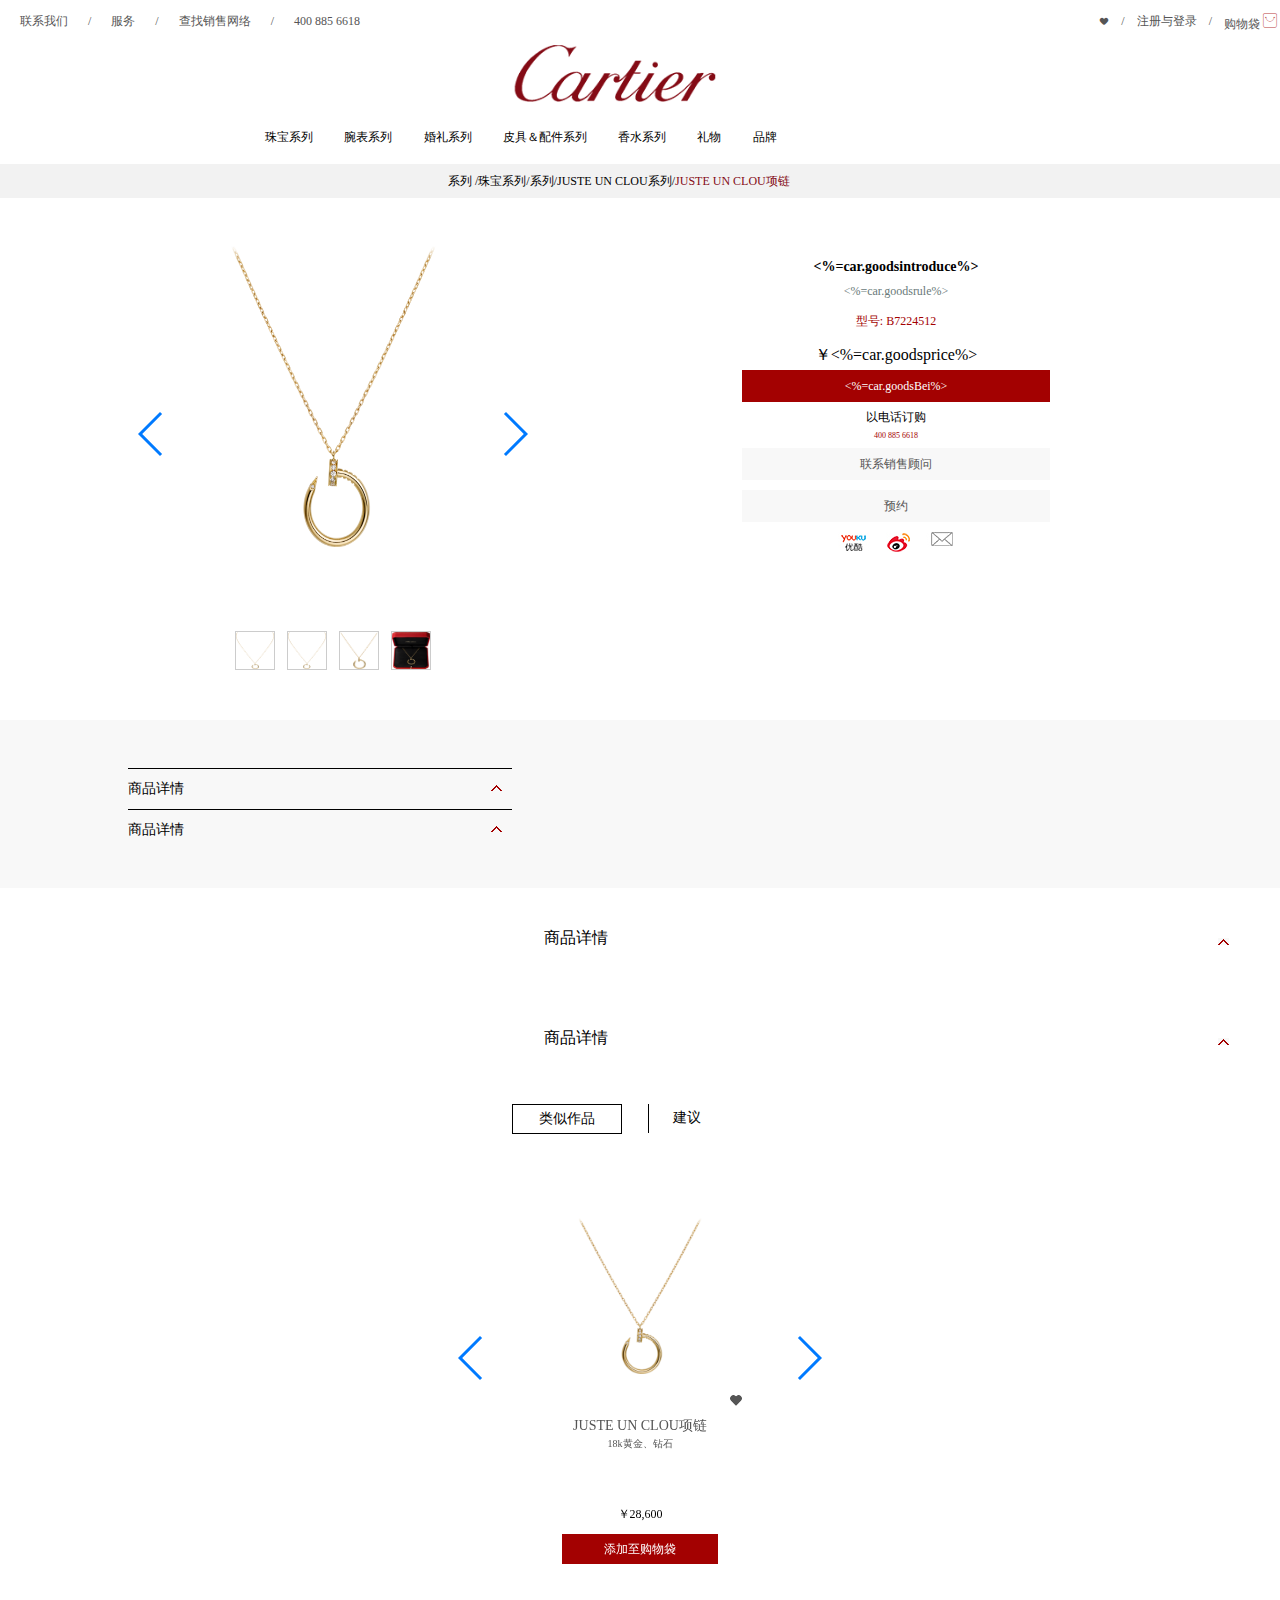
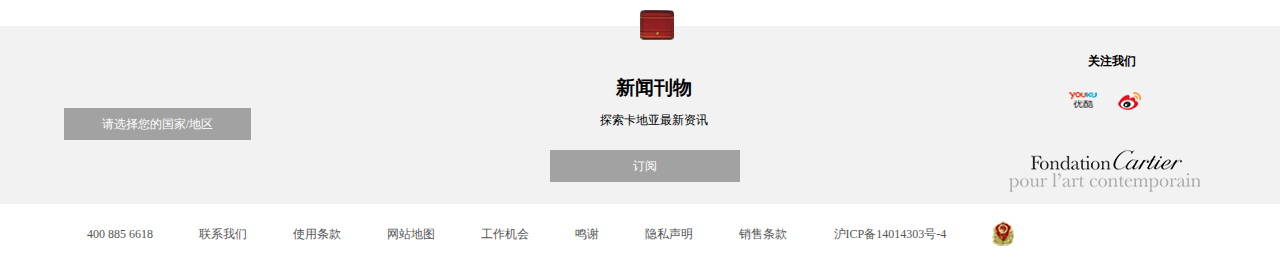
==== commit c9856741: "2/8" ====
--- a/detail.html
+++ b/detail.html
@@ -418,12 +418,12 @@
 			</div>	
 		</div>
 		<div class="detail_right">
-			<h4>JUSTE UN CLOU项链</h4>
+			<h4><%=car.goodsintroduce%></h4>
 			<ul class="right_list">
-				<li class='rule'>18K黄金，钻石</li>
+				<li class='rule'><%=car.goodsrule%></li>
 				<li class='model'>型号: B7224512</li>
-				<li class='p'>￥28,800</li>
-				<li class='shopping'>添加至购物袋</li>
+				<li class='p'>￥<%=car.goodsprice%></li>
+				<li class='shopping'><%=car.goodsBei%></li>
 				<li class='call'>以电话订购</li>
 				<li class="num">400 885 6618</li>
 				<li class='connect'>联系销售顾问</li>
--- a/sass/css/common.css
+++ b/sass/css/common.css
@@ -233,6 +233,7 @@
       top: 0;
       left: 0;
       width: 100%;
+      height: 424px;
       border-top: 1px solid #eee; }
       #index_nav .index_nav_hover .index_nav_hover_ul li {
         width: 16.4%;
